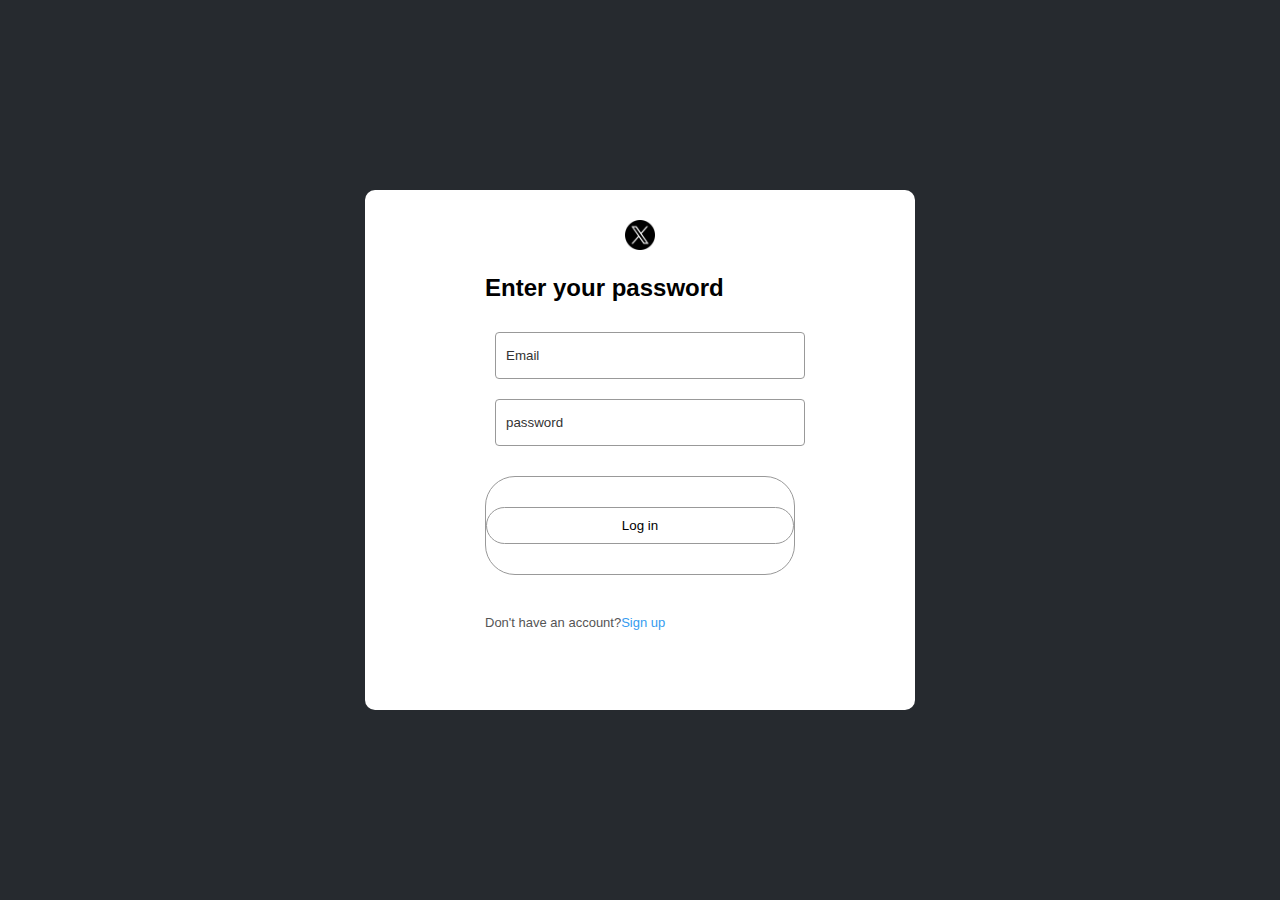
==== index.html @ 8366f9e6 ""deploy 2"" ====
<!DOCTYPE html>
<html lang="en">
<head>
    <meta charset="UTF-8">
    <meta name="viewport" content="width=device-width, initial-scale=1.0">
    <title>Twitter login page</title>
    <link rel="stylesheet" href="login.css">
</head>
<div class="login-box">
<body>
    <img src="asset/twitter (3).png" class="logo">
    <h2 class="login-enter" >Enter your password</h2>
<!--start of form-->
<form>
    <input type="text" placeholder="Email">
    <input type="text" placeholder="password">

</form>
<!--end of form-->
<!--new button-->
<div class="btn" >
    <button >Log in</button>
</div>
<p>Don't have an account?<a href="#">Sign up</a></p>

</div>
</body>
</html>
---- login.css ----
*{
    margin: 0;
    padding: 0;
    font-family: 'Poppins', sans-serif;
    box-sizing:border-box ;

}

/* body */
body{
    background: #262a2f;
}



/* login section */
.login-box{
    background: #fff;
    padding: 30px 120px;
    width: 550px;
    position: absolute;
    top: 50%;
    left: 50%;
    transform: translate(-50%, -50%);
    text-align: center;
    border-radius: 10px;
}

.logo{
    width: 30px;
    margin-bottom: 20px;
}

.login-box h2{
    margin-bottom: 20px;
}

.login-box button img{
width: 18px;
margin-right: 10px;
}

.login-box button{
    width: 100%;
    padding: 10px 0;
    display: flex;
    align-items: center;
    justify-content: center;
    margin: 20px 0;
    border-radius: 30px;
    background: transparent;
    border: 1px solid #999;
    font-weight: 500;
    cursor: pointer;
}

.login-box hr{
    border: 0;
    height: 1px;
    background: #c2c2c2;
    margin: 5px;
}

.login-box span{
    display: block;
    width: 40px;
    margin: auto;
    background: #fff;
    font-size: 14px;
    margin-top: -16px;
}


.login-box input{
    width: 100%;
    background: transparent;
    border: 1px solid #999;
    outline: 0;
    padding: 15px 10px;
    border-radius: 4px;
    margin: 10px;
}


::placeholder{
    font-weight: 500;
    color: #333;
}

.login-box form button{
    background: #000;
    color: white;
    border:0;
}

.login-box p{
    text-align: left;
    font-size: small;
    color: #555;
    margin: 40px 0 50px;
}

.login-box p a{
    text-decoration: none;
    color: #359cf0;
}


.login-enter{
    text-align: left;
}

.btn{
    width: 100%;
    padding: 10px 0;
    display: flex;
    align-items: center;
    justify-content: center;
    margin: 20px 0px;
    border-radius: 30px;
    background: transparent;
    border: 1px solid #999;
    font-weight: 500;
    
}
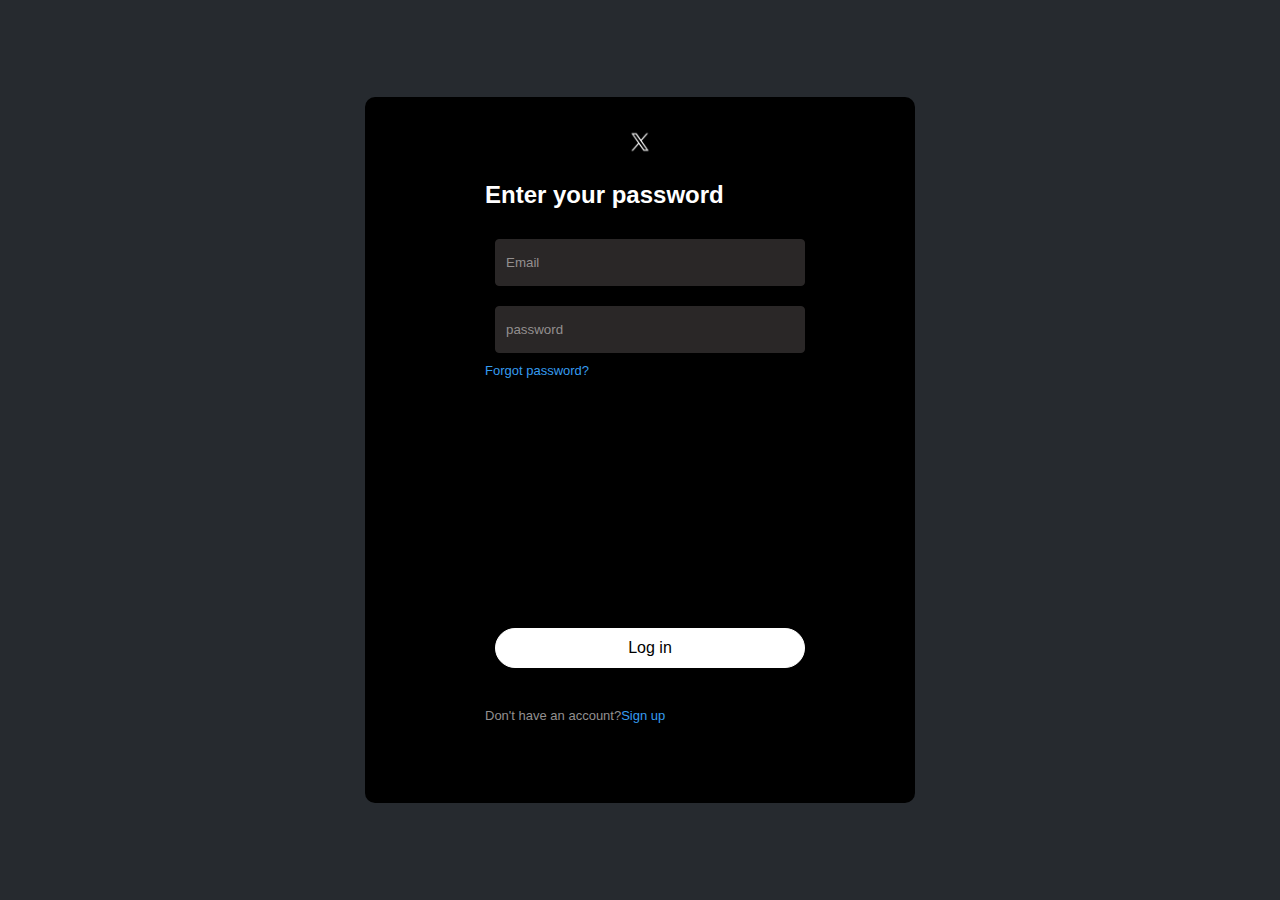
==== commit 328768d5: ""deploy"" ====
--- a/index.html
+++ b/index.html
@@ -14,13 +14,12 @@
 <form>
     <input type="text" placeholder="Email">
     <input type="text" placeholder="password">
+    <P>Forgot password?</P>
 
 </form>
 <!--end of form-->
 <!--new button-->
-<div class="btn" >
-    <button >Log in</button>
-</div>
+<a href="" class="btn"> Log in </a>
 <p>Don't have an account?<a href="#">Sign up</a></p>
 
 </div>
--- a/login.css
+++ b/login.css
@@ -15,7 +15,7 @@
 
 /* login section */
 .login-box{
-    background: #fff;
+    background:black;
     padding: 30px 120px;
     width: 550px;
     position: absolute;
@@ -33,6 +33,8 @@
 
 .login-box h2{
     margin-bottom: 20px;
+    color:white;
+    text-align: left;
 }
 
 .login-box button img{
@@ -48,8 +50,8 @@
     justify-content: center;
     margin: 20px 0;
     border-radius: 30px;
-    background: transparent;
-    border: 1px solid #999;
+    background:white;
+    border: 1px solid white;
     font-weight: 500;
     cursor: pointer;
 }
@@ -57,7 +59,7 @@
 .login-box hr{
     border: 0;
     height: 1px;
-    background: #c2c2c2;
+    background: #2a2929;
     margin: 5px;
 }
 
@@ -65,30 +67,32 @@
     display: block;
     width: 40px;
     margin: auto;
-    background: #fff;
+   background: black;
     font-size: 14px;
     margin-top: -16px;
+    color: white;
 }
 
 
 .login-box input{
     width: 100%;
-    background: transparent;
-    border: 1px solid #999;
-    outline: 0;
+    background:rgb(42, 39, 39);
+    border:1px solid rgb(42, 39, 39);
+    
     padding: 15px 10px;
     border-radius: 4px;
     margin: 10px;
+    color: white;
+    
 }
-
-
+/* form section */
 ::placeholder{
     font-weight: 500;
-    color: #333;
+    color: #938f8f;
 }
 
 .login-box form button{
-    background: #000;
+    background:white;
     color: white;
     border:0;
 }
@@ -96,30 +100,77 @@
 .login-box p{
     text-align: left;
     font-size: small;
-    color: #555;
+    color: #939090;
     margin: 40px 0 50px;
 }
 
 .login-box p a{
     text-decoration: none;
     color: #359cf0;
+    
 }
 
-
-.login-enter{
+.login-box form p{
+    color: #359cf0;
+    margin: 0;
     text-align: left;
+    
+}
+.login-box form :hover{
+    border-color: #359cf0;
 }
 
+::placeholder :hover{
+    color: #359cf0;
+}
+/* button section */
 .btn{
+    width: 100%;
+    padding: 10px 0 ;
+    display: flex;
+    align-items: center;
+    justify-content:center;
+    margin: 10px;
+    border-radius: 30px;
+    background: white;
+    border: 1px solid white;
+    font-weight: 500;
+    text-decoration: none;
+    color: black;
+    margin-top: 250px;
+    
+}
+
+.btn-for{
     width: 100%;
     padding: 10px 0;
     display: flex;
     align-items: center;
     justify-content: center;
-    margin: 20px 0px;
+    margin: 20px 0;
     border-radius: 30px;
-    background: transparent;
-    border: 1px solid #999;
+    background:transparent;
+    border: 1px solid rgb(56, 55, 55);
     font-weight: 500;
-    
-}+    cursor: pointer;
+    color: white;
+    text-decoration: none;
+}
+
+.btn-btn{
+    width: 100%;
+    padding: 10px 0;
+    display: flex;
+    align-items: center;
+    justify-content: center;
+    margin: 20px 0;
+    border-radius: 30px;
+    background:white;
+    border: 1px solid white;
+    font-weight: 500;
+    cursor: pointer;
+    text-decoration: none;
+    color: black;
+}
+
+
